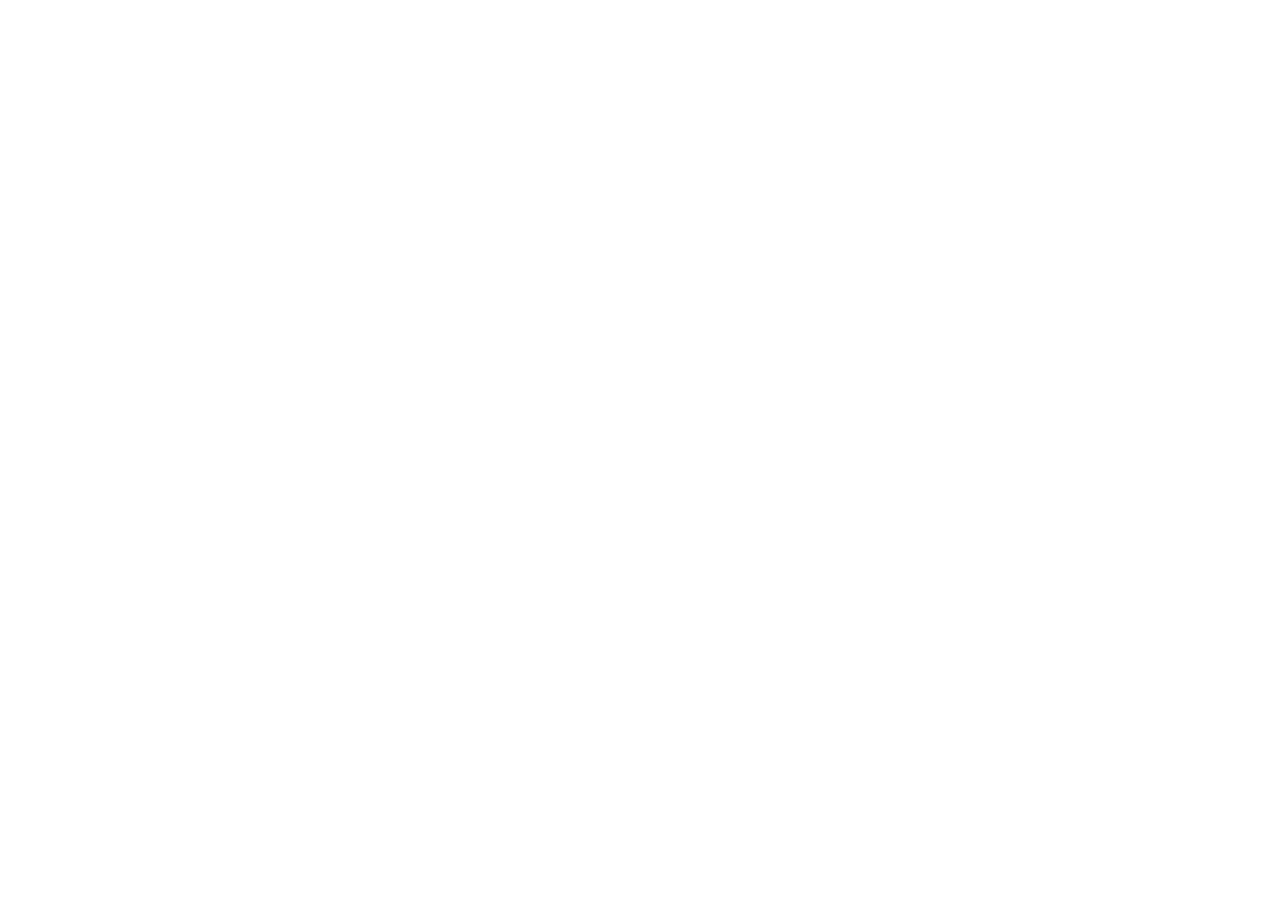
==== Berlingaertnert/index.html @ 8101c8db "init test portal" ====
<!DOCTYPE html>
<html lang="de">
<head>
    <meta charset="utf-8">
    <meta http-equiv="X-UA-Compatible" content="IE=edge">
    <meta name="viewport" content="width=device-width, initial-scale=1, user-scalable=0">
    <meta name="apple-mobile-web-app-capable" content="yes">
    <meta name="mobile-web-app-capable" content="yes">

    <title>Berlin Gärtnert</title> <!-- enter your own Portal Title for the website at this -->
    <link rel="stylesheet" href="../mastercode/3_7_0/css/masterportal.css">
    <link rel="stylesheet" href=""> <!-- Here you can configure your own fonts as url -->

</head>
<body>
    <div id="masterportal-root"></div>
    <script type="text/javascript" src="../mastercode/3_7_0/js/masterportal.js"></script>
</body>
</html>
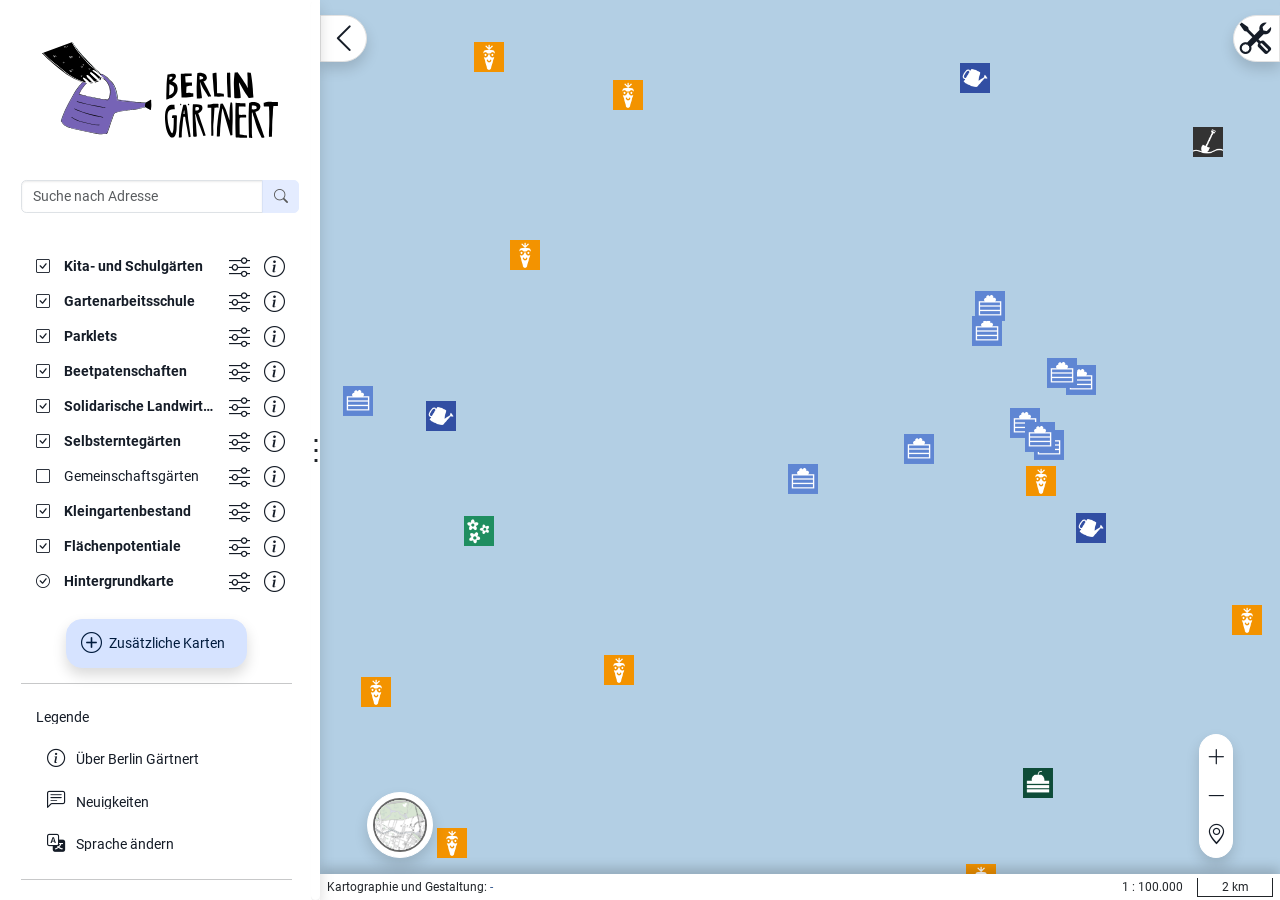
==== commit 17019a33: "add real data. hide geometry in menu. adjust icon size. add new logo. add default point style." ====
--- a/Berlingaertnert/index.html
+++ b/Berlingaertnert/index.html
@@ -10,7 +10,11 @@
     <title>Berlin Gärtnert</title> <!-- enter your own Portal Title for the website at this -->
     <link rel="stylesheet" href="../mastercode/3_7_0/css/masterportal.css">
     <link rel="stylesheet" href=""> <!-- Here you can configure your own fonts as url -->
-
+    <style>
+        .mp-menu-logo img{
+            max-height: 100px !important;
+        }
+    </style>
 </head>
 <body>
     <div id="masterportal-root"></div>
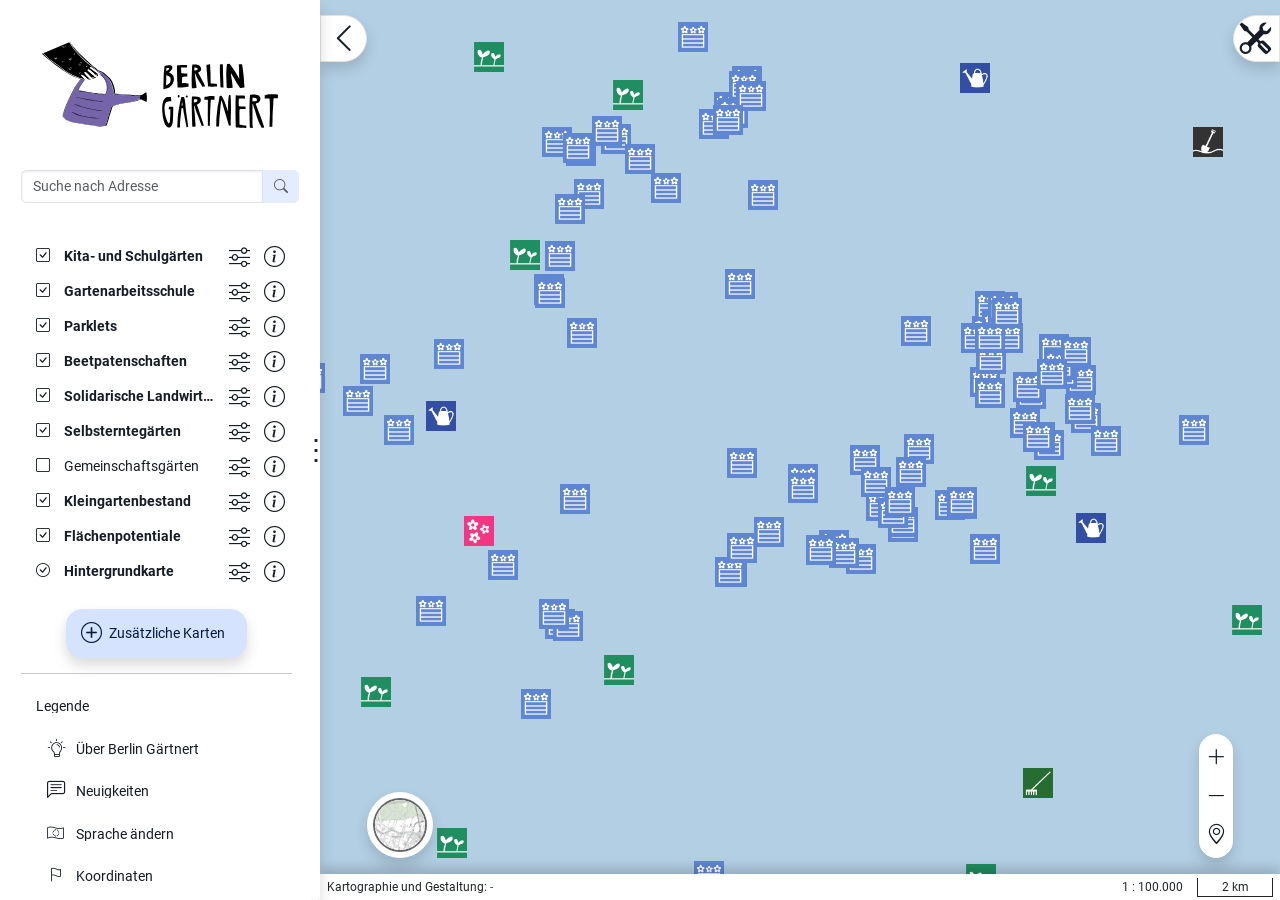
==== commit f46fe432: "change icons on side menu, change mapmarker" ====
--- a/Berlingaertnert/index.html
+++ b/Berlingaertnert/index.html
@@ -14,6 +14,78 @@
         .mp-menu-logo img{
             max-height: 100px !important;
         }
+        @font-face {
+        font-family: "fontello";
+        src: url("./resources/font/fontello.eot?17504900");
+        src: url("./resources/font/fontello.eot?17504900#iefix")
+            format("embedded-opentype"),
+          url("./resources/font/fontello.woff?17504900") format("woff"),
+          url("./resources/font/fontello.ttf?17504900") format("truetype"),
+          url("./resources/font/fontello.svg?17504900#fontello") format("svg");
+        font-weight: normal;
+        font-style: normal;
+      }
+
+      .icon-berlin-placemarker:before {
+        content: "\e800";
+        font-family: "fontello" !important;
+        position: relative;
+        top: 0px;
+        left: 0;
+      }
+      .icon-berlin-outline-filled:before {
+        content: "\e80f";
+        font-family: "fontello" !important;
+        position: relative;
+        top: 0px;
+        left: 0;
+      }
+      .icon-berlin-outline:before {
+        content: "\e801";
+        font-family: "fontello" !important;
+        position: relative;
+        top: 0px;
+        left: 0;
+      }
+      .icon-berlin-outline-heart:before {
+        content: "\e802";
+        font-family: "fontello" !important;
+        position: relative;
+        top: 0px;
+        left: 0;
+      }
+      .icon-berlin-bulb:before {
+        content: "\e803";
+        font-family: "fontello" !important;
+        position: relative;
+        top: 0px;
+        left: 0;
+      }
+      .icon-berlin-heart:before {
+        content: "\e804";
+        font-family: "fontello" !important;
+        position: relative;
+        top: 0px;
+        left: 0;
+      }
+      .icon-berlin-flag:before {
+        content: "\e805";
+        font-family: "fontello" !important;
+        position: relative;
+        top: 0px;
+        left: 0;
+      }
+      #accordion-container-layer-info-contact {
+        display:none
+      }
+      a[href='resources/data/metadata/beetpatenschaften.xml']{ display: none }
+      a[href='resources/data/metadata/flaechenpotentiale.xml']{ display: none }
+      a[href='resources/data/metadata/gartenarbeitschulen.xml']{ display: none }
+      a[href='resources/data/metadata/gemeinschaftsgaerten.xml']{ display: none }
+      a[href='resources/data/metadata/kitaschulgaerten.xml']{ display: none }
+      a[href='resources/data/metadata/parklets.xml']{ display: none }
+      a[href='resources/data/metadata/selbsterntegaerten.xml']{ display: none }
+      a[href='resources/data/metadata/solidarischelandwirtschaft.xml']{ display: none }
     </style>
 </head>
 <body>
